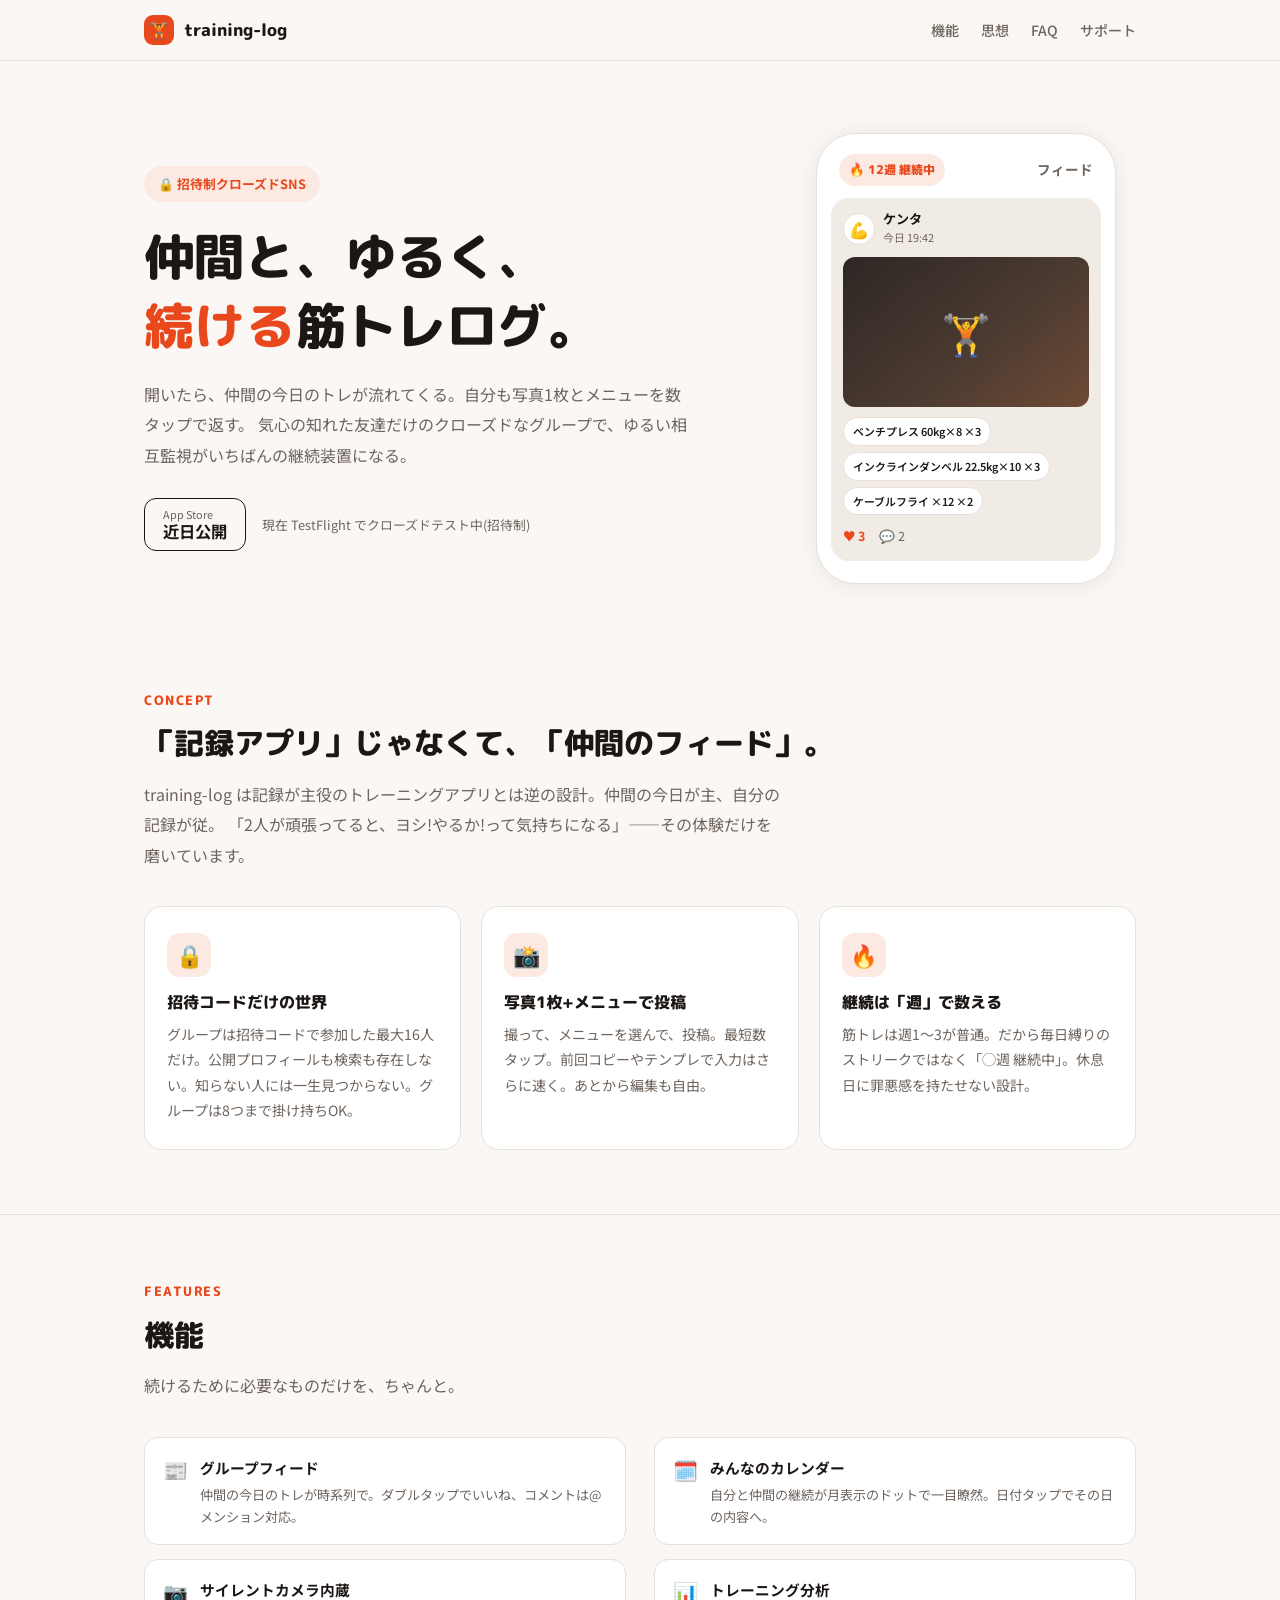
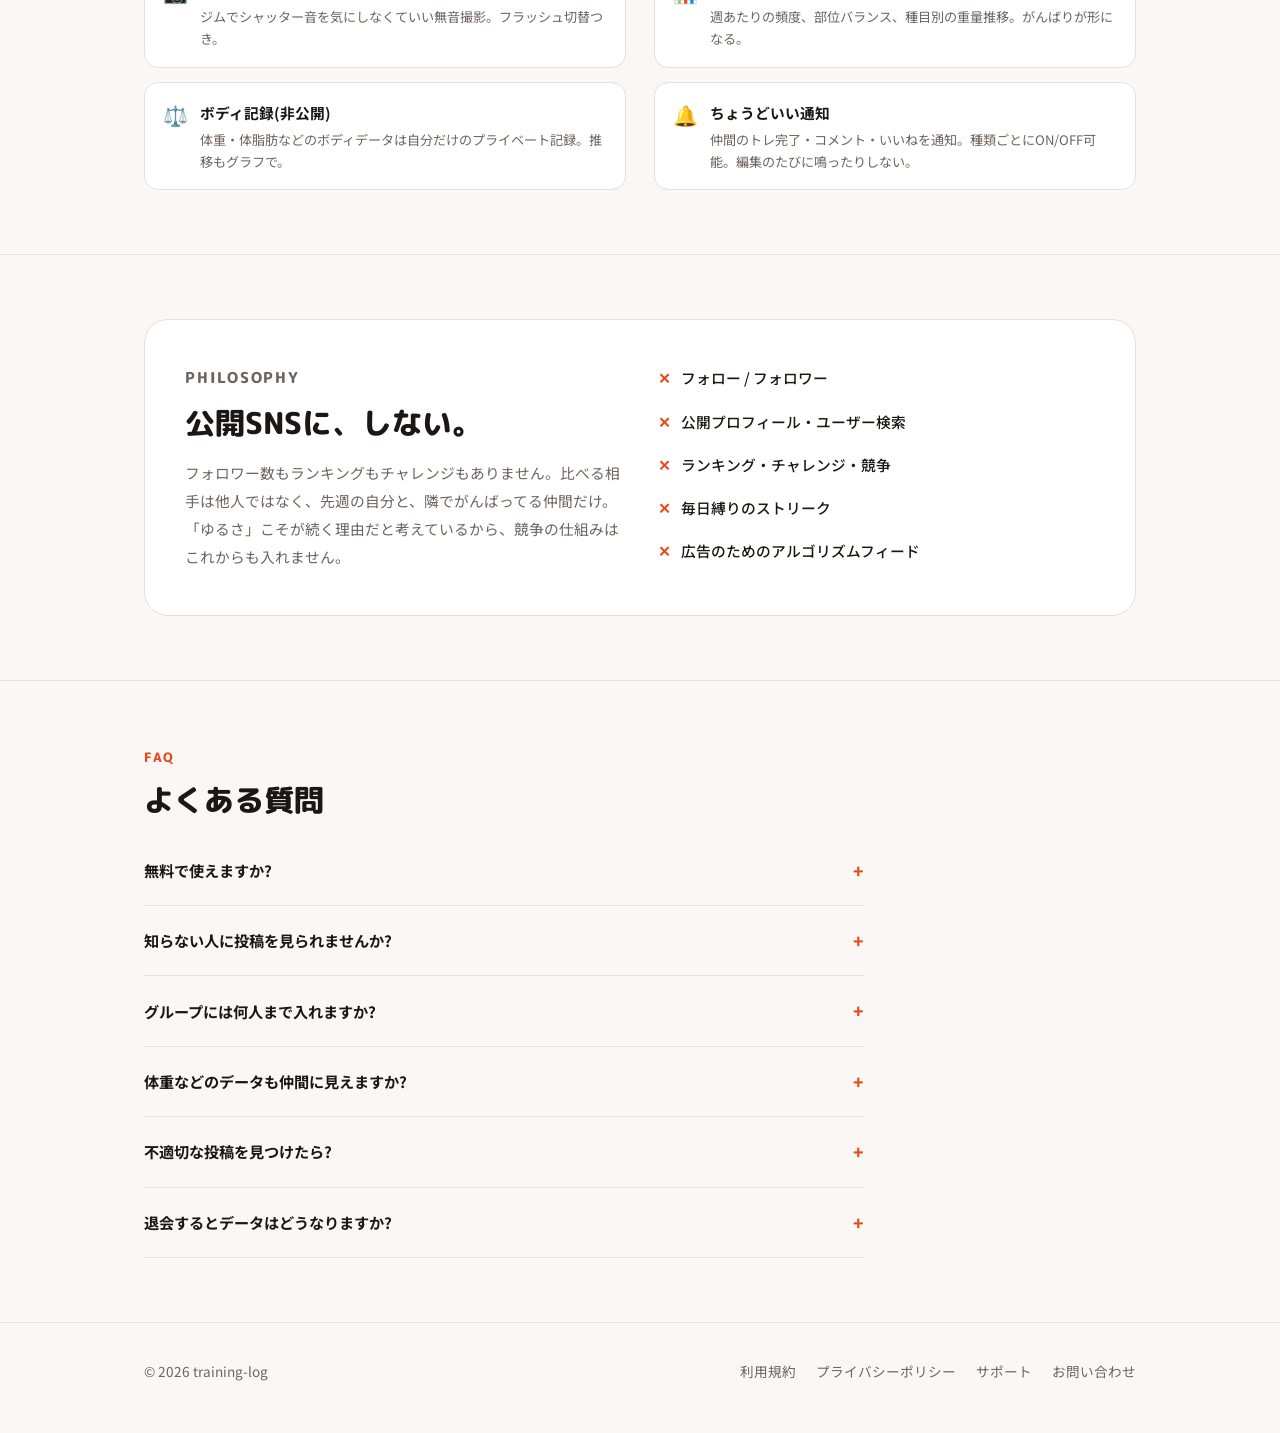
==== index.html @ 5a1de914 "training-log マーケティングサイト(LP・利用規約・プライバシーポリシー・サポート) Co-Authored-By: Claude Fable 5 <noreply@anthropic.c" ====
<!DOCTYPE html>
<html lang="ja">
<head>
<meta charset="UTF-8">
<meta name="viewport" content="width=device-width, initial-scale=1.0">
<title>training-log — 仲間と、ゆるく、続ける筋トレログ</title>
<meta name="description" content="気心の知れた仲間だけのクローズド筋トレログ。写真1枚とメニューで今日のトレを共有。フォロワーもランキングもなし。週単位でゆるく続ける。">
<link rel="preconnect" href="https://fonts.googleapis.com">
<link rel="preconnect" href="https://fonts.gstatic.com" crossorigin>
<link rel="stylesheet" href="https://fonts.googleapis.com/css2?family=M+PLUS+Rounded+1c:wght@700;800&family=Noto+Sans+JP:wght@400;500;700&display=swap">
<link rel="stylesheet" href="assets/style.css">
<link rel="icon" href="data:image/svg+xml,<svg xmlns='http://www.w3.org/2000/svg' viewBox='0 0 100 100'><text y='.9em' font-size='90'>🔥</text></svg>">
</head>
<body>

<header class="site-header">
  <div class="wrap">
    <a class="brand" href="./">
      <span class="brand-mark">🏋️</span>
      training-log
    </a>
    <nav class="site-nav" aria-label="サイト内">
      <a href="#features">機能</a>
      <a href="#philosophy">思想</a>
      <a href="#faq">FAQ</a>
      <a href="support.html">サポート</a>
    </nav>
  </div>
</header>

<main>
  <section class="hero">
    <div class="wrap">
      <div>
        <span class="hero-eyebrow">🔒 招待制クローズドSNS</span>
        <h1 class="display">仲間と、ゆるく、<br><span class="em">続ける</span>筋トレログ。</h1>
        <p class="hero-lead">
          開いたら、仲間の今日のトレが流れてくる。自分も写真1枚とメニューを数タップで返す。
          気心の知れた友達だけのクローズドなグループで、ゆるい相互監視がいちばんの継続装置になる。
        </p>
        <div class="hero-cta">
          <span class="badge-soon">
            <span class="small">App Store</span>
            <span class="big">近日公開</span>
          </span>
          <span class="hero-note">現在 TestFlight でクローズドテスト中(招待制)</span>
        </div>
      </div>
      <div class="phone" aria-hidden="true">
        <div class="phone-top">
          <span class="streak-chip">🔥 12週 継続中</span>
          <span class="phone-title">フィード</span>
        </div>
        <div class="feed-card">
          <div class="feed-head">
            <span class="feed-avatar">💪</span>
            <div>
              <div class="feed-name">ケンタ</div>
              <div class="feed-time">今日 19:42</div>
            </div>
          </div>
          <div class="feed-photo">🏋️</div>
          <div class="feed-menu">
            <span class="chip">ベンチプレス 60kg×8 ×3</span>
            <span class="chip">インクラインダンベル 22.5kg×10 ×3</span>
            <span class="chip">ケーブルフライ ×12 ×2</span>
          </div>
          <div class="feed-foot">
            <span class="like">♥ 3</span>
            <span>💬 2</span>
          </div>
        </div>
      </div>
    </div>
  </section>

  <section class="section" id="concept">
    <div class="wrap">
      <p class="section-eyebrow">Concept</p>
      <h2 class="display">「記録アプリ」じゃなくて、「仲間のフィード」。</h2>
      <p class="section-lead">
        training-log は記録が主役のトレーニングアプリとは逆の設計。仲間の今日が主、自分の記録が従。
        「2人が頑張ってると、ヨシ!やるか!って気持ちになる」——その体験だけを磨いています。
      </p>
      <div class="cards">
        <div class="card">
          <div class="card-icon">🔒</div>
          <h3 class="display">招待コードだけの世界</h3>
          <p>グループは招待コードで参加した最大16人だけ。公開プロフィールも検索も存在しない。知らない人には一生見つからない。グループは8つまで掛け持ちOK。</p>
        </div>
        <div class="card">
          <div class="card-icon">📸</div>
          <h3 class="display">写真1枚+メニューで投稿</h3>
          <p>撮って、メニューを選んで、投稿。最短数タップ。前回コピーやテンプレで入力はさらに速く。あとから編集も自由。</p>
        </div>
        <div class="card">
          <div class="card-icon">🔥</div>
          <h3 class="display">継続は「週」で数える</h3>
          <p>筋トレは週1〜3が普通。だから毎日縛りのストリークではなく「◯週 継続中」。休息日に罪悪感を持たせない設計。</p>
        </div>
      </div>
    </div>
  </section>

  <section class="section" id="features">
    <div class="wrap">
      <p class="section-eyebrow">Features</p>
      <h2 class="display">機能</h2>
      <p class="section-lead">続けるために必要なものだけを、ちゃんと。</p>
      <div class="feature-list">
        <div class="feature">
          <span class="f-icon">📰</span>
          <div>
            <h4>グループフィード</h4>
            <p>仲間の今日のトレが時系列で。ダブルタップでいいね、コメントは@メンション対応。</p>
          </div>
        </div>
        <div class="feature">
          <span class="f-icon">🗓️</span>
          <div>
            <h4>みんなのカレンダー</h4>
            <p>自分と仲間の継続が月表示のドットで一目瞭然。日付タップでその日の内容へ。</p>
          </div>
        </div>
        <div class="feature">
          <span class="f-icon">📷</span>
          <div>
            <h4>サイレントカメラ内蔵</h4>
            <p>ジムでシャッター音を気にしなくていい無音撮影。フラッシュ切替つき。</p>
          </div>
        </div>
        <div class="feature">
          <span class="f-icon">📊</span>
          <div>
            <h4>トレーニング分析</h4>
            <p>週あたりの頻度、部位バランス、種目別の重量推移。がんばりが形になる。</p>
          </div>
        </div>
        <div class="feature">
          <span class="f-icon">⚖️</span>
          <div>
            <h4>ボディ記録(非公開)</h4>
            <p>体重・体脂肪などのボディデータは自分だけのプライベート記録。推移もグラフで。</p>
          </div>
        </div>
        <div class="feature">
          <span class="f-icon">🔔</span>
          <div>
            <h4>ちょうどいい通知</h4>
            <p>仲間のトレ完了・コメント・いいねを通知。種類ごとにON/OFF可能。編集のたびに鳴ったりしない。</p>
          </div>
        </div>
      </div>
    </div>
  </section>

  <section class="section" id="philosophy">
    <div class="wrap">
      <div class="philosophy">
        <div>
          <p class="section-eyebrow">Philosophy</p>
          <h2 class="display">公開SNSに、しない。</h2>
          <p>
            フォロワー数もランキングもチャレンジもありません。比べる相手は他人ではなく、先週の自分と、隣でがんばってる仲間だけ。
            「ゆるさ」こそが続く理由だと考えているから、競争の仕組みはこれからも入れません。
          </p>
        </div>
        <ul class="no-list">
          <li><span class="x">✕</span>フォロー / フォロワー</li>
          <li><span class="x">✕</span>公開プロフィール・ユーザー検索</li>
          <li><span class="x">✕</span>ランキング・チャレンジ・競争</li>
          <li><span class="x">✕</span>毎日縛りのストリーク</li>
          <li><span class="x">✕</span>広告のためのアルゴリズムフィード</li>
        </ul>
      </div>
    </div>
  </section>

  <section class="section" id="faq">
    <div class="wrap">
      <p class="section-eyebrow">FAQ</p>
      <h2 class="display">よくある質問</h2>
      <div class="faq">
        <details>
          <summary>無料で使えますか?</summary>
          <p class="a">現在は無料でご利用いただけます。</p>
        </details>
        <details>
          <summary>知らない人に投稿を見られませんか?</summary>
          <p class="a">見られません。投稿はあなたが参加しているグループのメンバーにだけ表示されます。グループへの参加は招待コードを知っている人のみ可能で、公開フィードやユーザー検索はありません。</p>
        </details>
        <details>
          <summary>グループには何人まで入れますか?</summary>
          <p class="a">1グループ最大16人です。また、1人あたり最大8グループまで参加できます。</p>
        </details>
        <details>
          <summary>体重などのデータも仲間に見えますか?</summary>
          <p class="a">見えません。体重・体脂肪率などのボディ記録はあなただけが閲覧できるプライベートなデータです。</p>
        </details>
        <details>
          <summary>不適切な投稿を見つけたら?</summary>
          <p class="a">投稿・コメントのメニューから通報できます。通報は24時間以内に確認し、必要な措置を行います。また、特定のユーザーをブロックして表示を止めることもできます。</p>
        </details>
        <details>
          <summary>退会するとデータはどうなりますか?</summary>
          <p class="a">アプリ内の「アカウント削除」から退会でき、投稿・記録・写真などのデータは削除されます。詳しくは<a href="privacy.html">プライバシーポリシー</a>をご覧ください。</p>
        </details>
      </div>
    </div>
  </section>
</main>

<footer class="site-footer">
  <div class="wrap">
    <span>© 2026 training-log</span>
    <nav class="footer-links" aria-label="フッター">
      <a href="terms.html">利用規約</a>
      <a href="privacy.html">プライバシーポリシー</a>
      <a href="support.html">サポート</a>
      <a href="mailto:contact@reqme.jp">お問い合わせ</a>
    </nav>
  </div>
</footer>

</body>
</html>
---- assets/style.css ----
/* training-log site — shared styles
   Palette: 温かみのあるニュートラル + 炎のオレンジ(継続の🔥)を一点投入 */
:root {
  --bg: #FAF7F4;
  --surface: #FFFFFF;
  --surface-hi: #F1EBE5;
  --ink: #1C1714;
  --muted: #6E645D;
  --line: #E8E0D9;
  --ember: #E8481C;
  --ember-soft: #FBE9E2;
  --shadow: 0 2px 24px rgba(28, 23, 20, 0.08);
}
@media (prefers-color-scheme: dark) {
  :root:not([data-theme="light"]) {
    --bg: #141110;
    --surface: #1E1917;
    --surface-hi: #292220;
    --ink: #F5EFE9;
    --muted: #A69B92;
    --line: #2E2724;
    --ember: #FF6A3D;
    --ember-soft: #33201A;
    --shadow: 0 2px 24px rgba(0, 0, 0, 0.35);
  }
}
:root[data-theme="dark"] {
  --bg: #141110;
  --surface: #1E1917;
  --surface-hi: #292220;
  --ink: #F5EFE9;
  --muted: #A69B92;
  --line: #2E2724;
  --ember: #FF6A3D;
  --ember-soft: #33201A;
  --shadow: 0 2px 24px rgba(0, 0, 0, 0.35);
}

* { margin: 0; padding: 0; box-sizing: border-box; }
html { scroll-behavior: smooth; }
@media (prefers-reduced-motion: reduce) {
  html { scroll-behavior: auto; }
  *, *::before, *::after { animation: none !important; transition: none !important; }
}

body {
  background: var(--bg);
  color: var(--ink);
  font-family: "Noto Sans JP", "Hiragino Sans", "Yu Gothic", sans-serif;
  font-size: 16px;
  line-height: 1.9;
  -webkit-font-smoothing: antialiased;
}

.display {
  font-family: "M PLUS Rounded 1c", "Hiragino Maru Gothic ProN", "Noto Sans JP", sans-serif;
  font-weight: 800;
  line-height: 1.4;
  text-wrap: balance;
}

.wrap { max-width: 1040px; margin: 0 auto; padding: 0 24px; }

/* ---- header ---- */
.site-header {
  position: sticky; top: 0; z-index: 10;
  background: color-mix(in srgb, var(--bg) 88%, transparent);
  backdrop-filter: blur(12px);
  border-bottom: 1px solid var(--line);
}
.site-header .wrap {
  display: flex; align-items: center; justify-content: space-between;
  height: 60px;
}
.brand {
  display: flex; align-items: center; gap: 10px;
  font-family: "M PLUS Rounded 1c", sans-serif;
  font-weight: 800; font-size: 1.05rem;
  color: var(--ink); text-decoration: none;
}
.brand-mark {
  width: 30px; height: 30px; border-radius: 9px;
  background: var(--ember); color: #FFF;
  display: grid; place-items: center; font-size: 16px;
}
.site-nav { display: flex; gap: 22px; }
.site-nav a {
  color: var(--muted); text-decoration: none;
  font-size: 0.88rem; font-weight: 500;
}
.site-nav a:hover, .site-nav a:focus-visible { color: var(--ember); }
a:focus-visible { outline: 2px solid var(--ember); outline-offset: 3px; border-radius: 4px; }

/* ---- hero ---- */
.hero { padding: 72px 0 40px; overflow: hidden; }
.hero .wrap {
  display: grid; grid-template-columns: 1fr 340px;
  gap: 48px; align-items: center;
}
.hero-eyebrow {
  display: inline-flex; align-items: center; gap: 8px;
  background: var(--ember-soft); color: var(--ember);
  font-size: 0.8rem; font-weight: 700;
  padding: 6px 14px; border-radius: 999px;
  margin-bottom: 20px;
}
.hero h1 {
  font-size: clamp(2rem, 5vw, 3.1rem);
  letter-spacing: 0.01em;
  margin-bottom: 18px;
}
.hero h1 .em { color: var(--ember); }
.hero-lead {
  color: var(--muted); max-width: 34em;
  margin-bottom: 28px;
}
.hero-cta { display: flex; align-items: center; gap: 16px; flex-wrap: wrap; }
.badge-soon {
  display: inline-flex; flex-direction: column; justify-content: center;
  border: 1.5px solid var(--ink); border-radius: 12px;
  padding: 8px 18px; line-height: 1.3;
}
.badge-soon .small { font-size: 0.68rem; color: var(--muted); }
.badge-soon .big { font-weight: 700; font-size: 1.02rem; }
.hero-note { font-size: 0.8rem; color: var(--muted); }

/* ---- phone mockup ---- */
.phone {
  width: 300px; margin: 0 auto;
  background: var(--surface);
  border: 1px solid var(--line);
  border-radius: 40px;
  padding: 18px 14px 22px;
  box-shadow: var(--shadow);
}
.phone-top {
  display: flex; justify-content: space-between; align-items: center;
  padding: 2px 8px 12px;
}
.streak-chip {
  display: inline-flex; align-items: center; gap: 4px;
  background: var(--ember-soft); color: var(--ember);
  font-weight: 800; font-size: 0.78rem;
  font-family: "M PLUS Rounded 1c", sans-serif;
  padding: 4px 10px; border-radius: 999px;
}
.phone-title { font-weight: 700; font-size: 0.85rem; color: var(--muted); }
.feed-card {
  background: var(--surface-hi);
  border-radius: 18px; padding: 12px;
}
.feed-head { display: flex; align-items: center; gap: 8px; margin-bottom: 10px; }
.feed-avatar {
  width: 32px; height: 32px; border-radius: 50%;
  background: var(--surface); border: 1px solid var(--line);
  display: grid; place-items: center; font-size: 16px;
}
.feed-name { font-weight: 700; font-size: 0.82rem; line-height: 1.3; }
.feed-time { font-size: 0.68rem; color: var(--muted); }
.feed-photo {
  border-radius: 12px; height: 150px;
  background: linear-gradient(140deg, #2E2724 0%, #4A3A31 55%, #6E4A35 100%);
  display: grid; place-items: center;
  color: #F5EFE9; font-size: 40px;
  margin-bottom: 10px;
}
.feed-menu { display: flex; flex-wrap: wrap; gap: 6px; margin-bottom: 10px; }
.chip {
  background: var(--surface); border: 1px solid var(--line);
  font-size: 0.68rem; font-weight: 600;
  padding: 3px 9px; border-radius: 999px;
  font-variant-numeric: tabular-nums;
}
.feed-foot { display: flex; gap: 14px; font-size: 0.78rem; color: var(--muted); }
.feed-foot .like { color: var(--ember); font-weight: 700; }

/* ---- sections ---- */
.section { padding: 64px 0; }
.section + .section { border-top: 1px solid var(--line); }
.section-eyebrow {
  color: var(--ember); font-weight: 800; font-size: 0.8rem;
  letter-spacing: 0.12em; text-transform: uppercase;
  font-family: "M PLUS Rounded 1c", sans-serif;
  margin-bottom: 10px;
}
.section h2 { font-size: clamp(1.4rem, 3vw, 1.9rem); margin-bottom: 14px; }
.section-lead { color: var(--muted); max-width: 40em; margin-bottom: 36px; }

.cards { display: grid; grid-template-columns: repeat(3, 1fr); gap: 20px; }
.card {
  background: var(--surface); border: 1px solid var(--line);
  border-radius: 18px; padding: 26px 22px;
}
.card-icon {
  width: 44px; height: 44px; border-radius: 13px;
  background: var(--ember-soft);
  display: grid; place-items: center; font-size: 22px;
  margin-bottom: 14px;
}
.card h3 { font-size: 1.02rem; margin-bottom: 8px; }
.card p { font-size: 0.88rem; color: var(--muted); line-height: 1.8; }

.feature-list { display: grid; grid-template-columns: repeat(2, 1fr); gap: 14px 28px; }
.feature {
  display: flex; gap: 12px; align-items: flex-start;
  background: var(--surface); border: 1px solid var(--line);
  border-radius: 14px; padding: 16px 18px;
}
.feature .f-icon { font-size: 20px; line-height: 1.6; }
.feature h4 { font-size: 0.92rem; margin-bottom: 2px; }
.feature p { font-size: 0.82rem; color: var(--muted); line-height: 1.7; }

/* ---- philosophy ---- */
.philosophy {
  background: var(--surface);
  border: 1px solid var(--line);
  border-radius: 24px;
  padding: 44px 40px;
  display: grid; grid-template-columns: 1fr 1fr; gap: 36px;
}
.philosophy h2 { margin-bottom: 14px; }
.philosophy p { color: var(--muted); font-size: 0.92rem; }
.no-list { list-style: none; display: grid; gap: 10px; }
.no-list li {
  display: flex; gap: 10px; align-items: baseline;
  font-size: 0.92rem; font-weight: 500;
}
.no-list .x { color: var(--ember); font-weight: 800; }

/* ---- FAQ ---- */
.faq { max-width: 720px; }
.faq details {
  border-bottom: 1px solid var(--line);
  padding: 4px 0;
}
.faq summary {
  cursor: pointer; font-weight: 700; font-size: 0.95rem;
  padding: 14px 0; list-style: none;
  display: flex; justify-content: space-between; align-items: center; gap: 12px;
}
.faq summary::-webkit-details-marker { display: none; }
.faq summary::after { content: "+"; color: var(--ember); font-weight: 800; font-size: 1.1rem; }
.faq details[open] summary::after { content: "−"; }
.faq .a { color: var(--muted); font-size: 0.9rem; padding: 0 0 16px; }

/* ---- footer ---- */
.site-footer {
  border-top: 1px solid var(--line);
  padding: 36px 0 48px;
  font-size: 0.85rem; color: var(--muted);
}
.site-footer .wrap {
  display: flex; justify-content: space-between; align-items: center;
  gap: 18px; flex-wrap: wrap;
}
.footer-links { display: flex; gap: 20px; flex-wrap: wrap; }
.footer-links a { color: var(--muted); text-decoration: none; }
.footer-links a:hover { color: var(--ember); }

/* ---- doc pages (terms / privacy / support) ---- */
.doc { max-width: 760px; margin: 0 auto; padding: 56px 24px 80px; }
.doc h1 { font-size: 1.7rem; margin-bottom: 8px; }
.doc .doc-date { color: var(--muted); font-size: 0.82rem; margin-bottom: 36px; }
.doc h2 {
  font-size: 1.12rem; margin: 40px 0 12px;
  padding-top: 8px;
}
.doc p, .doc li { font-size: 0.93rem; color: var(--ink); }
.doc p + p { margin-top: 10px; }
.doc ul, .doc ol { padding-left: 1.5em; margin: 10px 0; }
.doc li { margin: 4px 0; }
.doc .muted { color: var(--muted); }
.doc a { color: var(--ember); }
.doc table {
  width: 100%; border-collapse: collapse; margin: 14px 0;
  font-size: 0.88rem;
}
.doc th, .doc td {
  border: 1px solid var(--line); padding: 10px 12px;
  text-align: left; vertical-align: top;
}
.doc th { background: var(--surface-hi); font-weight: 700; white-space: nowrap; }
.table-scroll { overflow-x: auto; }

/* ---- responsive ---- */
@media (max-width: 860px) {
  .hero .wrap { grid-template-columns: 1fr; gap: 40px; }
  .phone { margin: 0 auto; }
  .cards { grid-template-columns: 1fr; }
  .feature-list { grid-template-columns: 1fr; }
  .philosophy { grid-template-columns: 1fr; padding: 32px 24px; }
  .site-nav { display: none; }
}
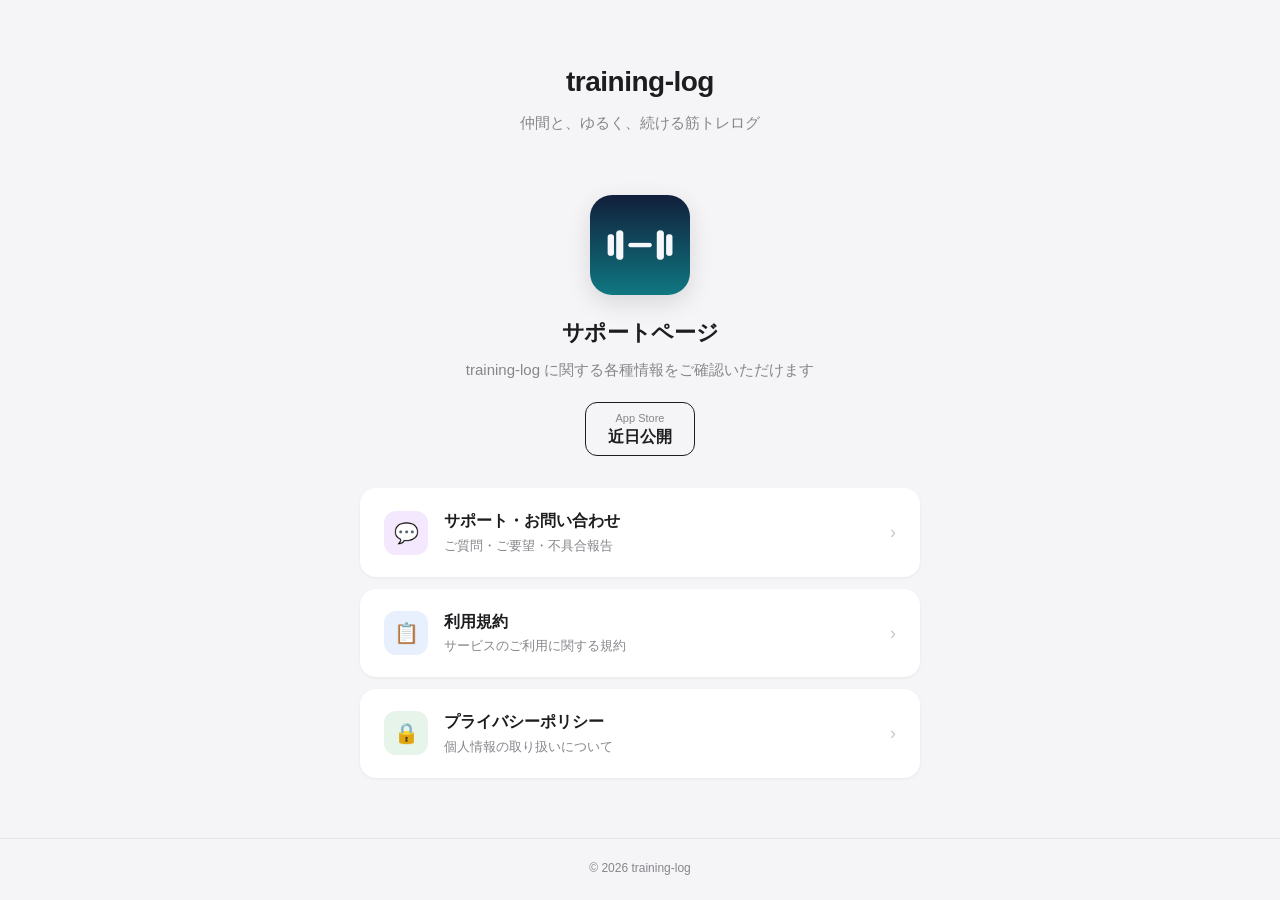
==== commit 5d03e7fa: "LP を pulse-kakeibo 形式のシンプルなサポートハブに変更(マーケティング要素を削除) Co-Authored-By: Claude Fable 5 <noreply@anthropic" ====
--- a/index.html
+++ b/index.html
@@ -1,226 +1,238 @@
 <!DOCTYPE html>
 <html lang="ja">
 <head>
-<meta charset="UTF-8">
-<meta name="viewport" content="width=device-width, initial-scale=1.0">
-<title>training-log — 仲間と、ゆるく、続ける筋トレログ</title>
-<meta name="description" content="気心の知れた仲間だけのクローズド筋トレログ。写真1枚とメニューで今日のトレを共有。フォロワーもランキングもなし。週単位でゆるく続ける。">
-<link rel="preconnect" href="https://fonts.googleapis.com">
-<link rel="preconnect" href="https://fonts.gstatic.com" crossorigin>
-<link rel="stylesheet" href="https://fonts.googleapis.com/css2?family=M+PLUS+Rounded+1c:wght@700;800&family=Noto+Sans+JP:wght@400;500;700&display=swap">
-<link rel="stylesheet" href="assets/style.css">
-<link rel="icon" href="data:image/svg+xml,<svg xmlns='http://www.w3.org/2000/svg' viewBox='0 0 100 100'><text y='.9em' font-size='90'>🔥</text></svg>">
+    <meta charset="UTF-8">
+    <meta name="viewport" content="width=device-width, initial-scale=1.0">
+    <link rel="icon" type="image/png" href="app_icon.png">
+    <title>training-log - サポートページ</title>
+    <meta name="description" content="仲間とゆるく続ける筋トレログ「training-log」のサポートページ。利用規約・プライバシーポリシー・お問い合わせはこちら。">
+    <style>
+        * { margin: 0; padding: 0; box-sizing: border-box; }
+        :root {
+            --bg: #f5f5f7;
+            --card: #ffffff;
+            --ink: #1d1d1f;
+            --muted: #86868b;
+            --line: #e5e5ea;
+            --arrow: #c7c7cc;
+            --icon-orange: #fdeee6;
+            --icon-blue: #e8f0fe;
+            --icon-green: #e6f4ea;
+            --icon-purple: #f3e8fd;
+            --shadow: 0 1px 3px rgba(0,0,0,0.06);
+            --shadow-hover: 0 4px 12px rgba(0,0,0,0.1);
+        }
+        @media (prefers-color-scheme: dark) {
+            :root:not([data-theme="light"]) {
+                --bg: #161618;
+                --card: #232326;
+                --ink: #f5f5f7;
+                --muted: #98989e;
+                --line: #313135;
+                --arrow: #5a5a60;
+                --icon-orange: #3a2a22;
+                --icon-blue: #22303f;
+                --icon-green: #22352a;
+                --icon-purple: #322640;
+                --shadow: 0 1px 3px rgba(0,0,0,0.4);
+                --shadow-hover: 0 4px 12px rgba(0,0,0,0.5);
+            }
+        }
+        :root[data-theme="dark"] {
+            --bg: #161618;
+            --card: #232326;
+            --ink: #f5f5f7;
+            --muted: #98989e;
+            --line: #313135;
+            --arrow: #5a5a60;
+            --icon-orange: #3a2a22;
+            --icon-blue: #22303f;
+            --icon-green: #22352a;
+            --icon-purple: #322640;
+            --shadow: 0 1px 3px rgba(0,0,0,0.4);
+            --shadow-hover: 0 4px 12px rgba(0,0,0,0.5);
+        }
+        body {
+            font-family: -apple-system, BlinkMacSystemFont, 'Hiragino Sans', 'Hiragino Kaku Gothic ProN', sans-serif;
+            background: var(--bg);
+            color: var(--ink);
+            line-height: 1.6;
+            -webkit-font-smoothing: antialiased;
+        }
+        .header {
+            text-align: center;
+            padding: 60px 20px 20px;
+        }
+        .header h1 {
+            font-size: 28px;
+            font-weight: 700;
+            letter-spacing: -0.5px;
+        }
+        .header p {
+            font-size: 15px;
+            color: var(--muted);
+            margin-top: 6px;
+        }
+        .hero {
+            text-align: center;
+            padding: 40px 20px 32px;
+        }
+        .hero-icon {
+            width: 100px;
+            height: 100px;
+            border-radius: 22px;
+            margin: 0 auto 20px;
+            box-shadow: 0 8px 24px rgba(0, 0, 0, 0.12);
+        }
+        .hero-icon img {
+            width: 100%;
+            height: 100%;
+            border-radius: 22px;
+            display: block;
+        }
+        .hero h2 {
+            font-size: 22px;
+            font-weight: 700;
+            letter-spacing: -0.3px;
+            margin-bottom: 8px;
+        }
+        .hero p {
+            font-size: 15px;
+            color: var(--muted);
+            max-width: 360px;
+            margin: 0 auto;
+        }
+        .coming-soon {
+            display: inline-flex;
+            flex-direction: column;
+            justify-content: center;
+            border: 1.5px solid var(--ink);
+            border-radius: 12px;
+            padding: 8px 22px;
+            line-height: 1.35;
+            margin-top: 20px;
+        }
+        .coming-soon .small { font-size: 11px; color: var(--muted); }
+        .coming-soon .big { font-weight: 700; font-size: 16px; }
+        .cards {
+            max-width: 600px;
+            margin: 0 auto;
+            padding: 0 20px 60px;
+            display: flex;
+            flex-direction: column;
+            gap: 12px;
+        }
+        .card {
+            background: var(--card);
+            border-radius: 16px;
+            padding: 20px 24px;
+            text-decoration: none;
+            color: inherit;
+            display: flex;
+            align-items: center;
+            gap: 16px;
+            box-shadow: var(--shadow);
+            transition: transform 0.2s ease, box-shadow 0.2s ease;
+        }
+        .card:hover {
+            transform: translateY(-2px);
+            box-shadow: var(--shadow-hover);
+        }
+        .card:focus-visible {
+            outline: 2px solid #e8481c;
+            outline-offset: 2px;
+        }
+        @media (prefers-reduced-motion: reduce) {
+            .card { transition: none; }
+            .card:hover { transform: none; }
+        }
+        .card-icon {
+            width: 44px;
+            height: 44px;
+            border-radius: 12px;
+            display: flex;
+            align-items: center;
+            justify-content: center;
+            font-size: 20px;
+            flex-shrink: 0;
+        }
+        .card-icon.orange { background: var(--icon-orange); }
+        .card-icon.blue { background: var(--icon-blue); }
+        .card-icon.green { background: var(--icon-green); }
+        .card-icon.purple { background: var(--icon-purple); }
+        .card-body h3 {
+            font-size: 16px;
+            font-weight: 600;
+        }
+        .card-body p {
+            font-size: 13px;
+            color: var(--muted);
+            margin-top: 2px;
+        }
+        .card-arrow {
+            margin-left: auto;
+            color: var(--arrow);
+            font-size: 18px;
+            flex-shrink: 0;
+        }
+        footer {
+            text-align: center;
+            padding: 20px;
+            font-size: 12px;
+            color: var(--muted);
+            border-top: 1px solid var(--line);
+        }
+    </style>
 </head>
 <body>
+    <div class="header">
+        <h1>training-log</h1>
+        <p>仲間と、ゆるく、続ける筋トレログ</p>
+    </div>
 
-<header class="site-header">
-  <div class="wrap">
-    <a class="brand" href="./">
-      <span class="brand-mark">🏋️</span>
-      training-log
-    </a>
-    <nav class="site-nav" aria-label="サイト内">
-      <a href="#features">機能</a>
-      <a href="#philosophy">思想</a>
-      <a href="#faq">FAQ</a>
-      <a href="support.html">サポート</a>
-    </nav>
-  </div>
-</header>
+    <div class="hero">
+        <div class="hero-icon">
+            <img src="app_icon.png" alt="training-log アイコン">
+        </div>
+        <h2>サポートページ</h2>
+        <p>training-log に関する各種情報をご確認いただけます</p>
+        <div>
+            <span class="coming-soon">
+                <span class="small">App Store</span>
+                <span class="big">近日公開</span>
+            </span>
+        </div>
+    </div>
 
-<main>
-  <section class="hero">
-    <div class="wrap">
-      <div>
-        <span class="hero-eyebrow">🔒 招待制クローズドSNS</span>
-        <h1 class="display">仲間と、ゆるく、<br><span class="em">続ける</span>筋トレログ。</h1>
-        <p class="hero-lead">
-          開いたら、仲間の今日のトレが流れてくる。自分も写真1枚とメニューを数タップで返す。
-          気心の知れた友達だけのクローズドなグループで、ゆるい相互監視がいちばんの継続装置になる。
-        </p>
-        <div class="hero-cta">
-          <span class="badge-soon">
-            <span class="small">App Store</span>
-            <span class="big">近日公開</span>
-          </span>
-          <span class="hero-note">現在 TestFlight でクローズドテスト中(招待制)</span>
-        </div>
-      </div>
-      <div class="phone" aria-hidden="true">
-        <div class="phone-top">
-          <span class="streak-chip">🔥 12週 継続中</span>
-          <span class="phone-title">フィード</span>
-        </div>
-        <div class="feed-card">
-          <div class="feed-head">
-            <span class="feed-avatar">💪</span>
-            <div>
-              <div class="feed-name">ケンタ</div>
-              <div class="feed-time">今日 19:42</div>
+    <div class="cards">
+        <a href="support.html" class="card">
+            <div class="card-icon purple">💬</div>
+            <div class="card-body">
+                <h3>サポート・お問い合わせ</h3>
+                <p>ご質問・ご要望・不具合報告</p>
             </div>
-          </div>
-          <div class="feed-photo">🏋️</div>
-          <div class="feed-menu">
-            <span class="chip">ベンチプレス 60kg×8 ×3</span>
-            <span class="chip">インクラインダンベル 22.5kg×10 ×3</span>
-            <span class="chip">ケーブルフライ ×12 ×2</span>
-          </div>
-          <div class="feed-foot">
-            <span class="like">♥ 3</span>
-            <span>💬 2</span>
-          </div>
-        </div>
-      </div>
+            <span class="card-arrow">›</span>
+        </a>
+        <a href="terms.html" class="card">
+            <div class="card-icon blue">📋</div>
+            <div class="card-body">
+                <h3>利用規約</h3>
+                <p>サービスのご利用に関する規約</p>
+            </div>
+            <span class="card-arrow">›</span>
+        </a>
+        <a href="privacy.html" class="card">
+            <div class="card-icon green">🔒</div>
+            <div class="card-body">
+                <h3>プライバシーポリシー</h3>
+                <p>個人情報の取り扱いについて</p>
+            </div>
+            <span class="card-arrow">›</span>
+        </a>
     </div>
-  </section>
 
-  <section class="section" id="concept">
-    <div class="wrap">
-      <p class="section-eyebrow">Concept</p>
-      <h2 class="display">「記録アプリ」じゃなくて、「仲間のフィード」。</h2>
-      <p class="section-lead">
-        training-log は記録が主役のトレーニングアプリとは逆の設計。仲間の今日が主、自分の記録が従。
-        「2人が頑張ってると、ヨシ!やるか!って気持ちになる」——その体験だけを磨いています。
-      </p>
-      <div class="cards">
-        <div class="card">
-          <div class="card-icon">🔒</div>
-          <h3 class="display">招待コードだけの世界</h3>
-          <p>グループは招待コードで参加した最大16人だけ。公開プロフィールも検索も存在しない。知らない人には一生見つからない。グループは8つまで掛け持ちOK。</p>
-        </div>
-        <div class="card">
-          <div class="card-icon">📸</div>
-          <h3 class="display">写真1枚+メニューで投稿</h3>
-          <p>撮って、メニューを選んで、投稿。最短数タップ。前回コピーやテンプレで入力はさらに速く。あとから編集も自由。</p>
-        </div>
-        <div class="card">
-          <div class="card-icon">🔥</div>
-          <h3 class="display">継続は「週」で数える</h3>
-          <p>筋トレは週1〜3が普通。だから毎日縛りのストリークではなく「◯週 継続中」。休息日に罪悪感を持たせない設計。</p>
-        </div>
-      </div>
-    </div>
-  </section>
-
-  <section class="section" id="features">
-    <div class="wrap">
-      <p class="section-eyebrow">Features</p>
-      <h2 class="display">機能</h2>
-      <p class="section-lead">続けるために必要なものだけを、ちゃんと。</p>
-      <div class="feature-list">
-        <div class="feature">
-          <span class="f-icon">📰</span>
-          <div>
-            <h4>グループフィード</h4>
-            <p>仲間の今日のトレが時系列で。ダブルタップでいいね、コメントは@メンション対応。</p>
-          </div>
-        </div>
-        <div class="feature">
-          <span class="f-icon">🗓️</span>
-          <div>
-            <h4>みんなのカレンダー</h4>
-            <p>自分と仲間の継続が月表示のドットで一目瞭然。日付タップでその日の内容へ。</p>
-          </div>
-        </div>
-        <div class="feature">
-          <span class="f-icon">📷</span>
-          <div>
-            <h4>サイレントカメラ内蔵</h4>
-            <p>ジムでシャッター音を気にしなくていい無音撮影。フラッシュ切替つき。</p>
-          </div>
-        </div>
-        <div class="feature">
-          <span class="f-icon">📊</span>
-          <div>
-            <h4>トレーニング分析</h4>
-            <p>週あたりの頻度、部位バランス、種目別の重量推移。がんばりが形になる。</p>
-          </div>
-        </div>
-        <div class="feature">
-          <span class="f-icon">⚖️</span>
-          <div>
-            <h4>ボディ記録(非公開)</h4>
-            <p>体重・体脂肪などのボディデータは自分だけのプライベート記録。推移もグラフで。</p>
-          </div>
-        </div>
-        <div class="feature">
-          <span class="f-icon">🔔</span>
-          <div>
-            <h4>ちょうどいい通知</h4>
-            <p>仲間のトレ完了・コメント・いいねを通知。種類ごとにON/OFF可能。編集のたびに鳴ったりしない。</p>
-          </div>
-        </div>
-      </div>
-    </div>
-  </section>
-
-  <section class="section" id="philosophy">
-    <div class="wrap">
-      <div class="philosophy">
-        <div>
-          <p class="section-eyebrow">Philosophy</p>
-          <h2 class="display">公開SNSに、しない。</h2>
-          <p>
-            フォロワー数もランキングもチャレンジもありません。比べる相手は他人ではなく、先週の自分と、隣でがんばってる仲間だけ。
-            「ゆるさ」こそが続く理由だと考えているから、競争の仕組みはこれからも入れません。
-          </p>
-        </div>
-        <ul class="no-list">
-          <li><span class="x">✕</span>フォロー / フォロワー</li>
-          <li><span class="x">✕</span>公開プロフィール・ユーザー検索</li>
-          <li><span class="x">✕</span>ランキング・チャレンジ・競争</li>
-          <li><span class="x">✕</span>毎日縛りのストリーク</li>
-          <li><span class="x">✕</span>広告のためのアルゴリズムフィード</li>
-        </ul>
-      </div>
-    </div>
-  </section>
-
-  <section class="section" id="faq">
-    <div class="wrap">
-      <p class="section-eyebrow">FAQ</p>
-      <h2 class="display">よくある質問</h2>
-      <div class="faq">
-        <details>
-          <summary>無料で使えますか?</summary>
-          <p class="a">現在は無料でご利用いただけます。</p>
-        </details>
-        <details>
-          <summary>知らない人に投稿を見られませんか?</summary>
-          <p class="a">見られません。投稿はあなたが参加しているグループのメンバーにだけ表示されます。グループへの参加は招待コードを知っている人のみ可能で、公開フィードやユーザー検索はありません。</p>
-        </details>
-        <details>
-          <summary>グループには何人まで入れますか?</summary>
-          <p class="a">1グループ最大16人です。また、1人あたり最大8グループまで参加できます。</p>
-        </details>
-        <details>
-          <summary>体重などのデータも仲間に見えますか?</summary>
-          <p class="a">見えません。体重・体脂肪率などのボディ記録はあなただけが閲覧できるプライベートなデータです。</p>
-        </details>
-        <details>
-          <summary>不適切な投稿を見つけたら?</summary>
-          <p class="a">投稿・コメントのメニューから通報できます。通報は24時間以内に確認し、必要な措置を行います。また、特定のユーザーをブロックして表示を止めることもできます。</p>
-        </details>
-        <details>
-          <summary>退会するとデータはどうなりますか?</summary>
-          <p class="a">アプリ内の「アカウント削除」から退会でき、投稿・記録・写真などのデータは削除されます。詳しくは<a href="privacy.html">プライバシーポリシー</a>をご覧ください。</p>
-        </details>
-      </div>
-    </div>
-  </section>
-</main>
-
-<footer class="site-footer">
-  <div class="wrap">
-    <span>© 2026 training-log</span>
-    <nav class="footer-links" aria-label="フッター">
-      <a href="terms.html">利用規約</a>
-      <a href="privacy.html">プライバシーポリシー</a>
-      <a href="support.html">サポート</a>
-      <a href="mailto:contact@reqme.jp">お問い合わせ</a>
-    </nav>
-  </div>
-</footer>
-
+    <footer>
+        &copy; 2026 training-log
+    </footer>
 </body>
 </html>
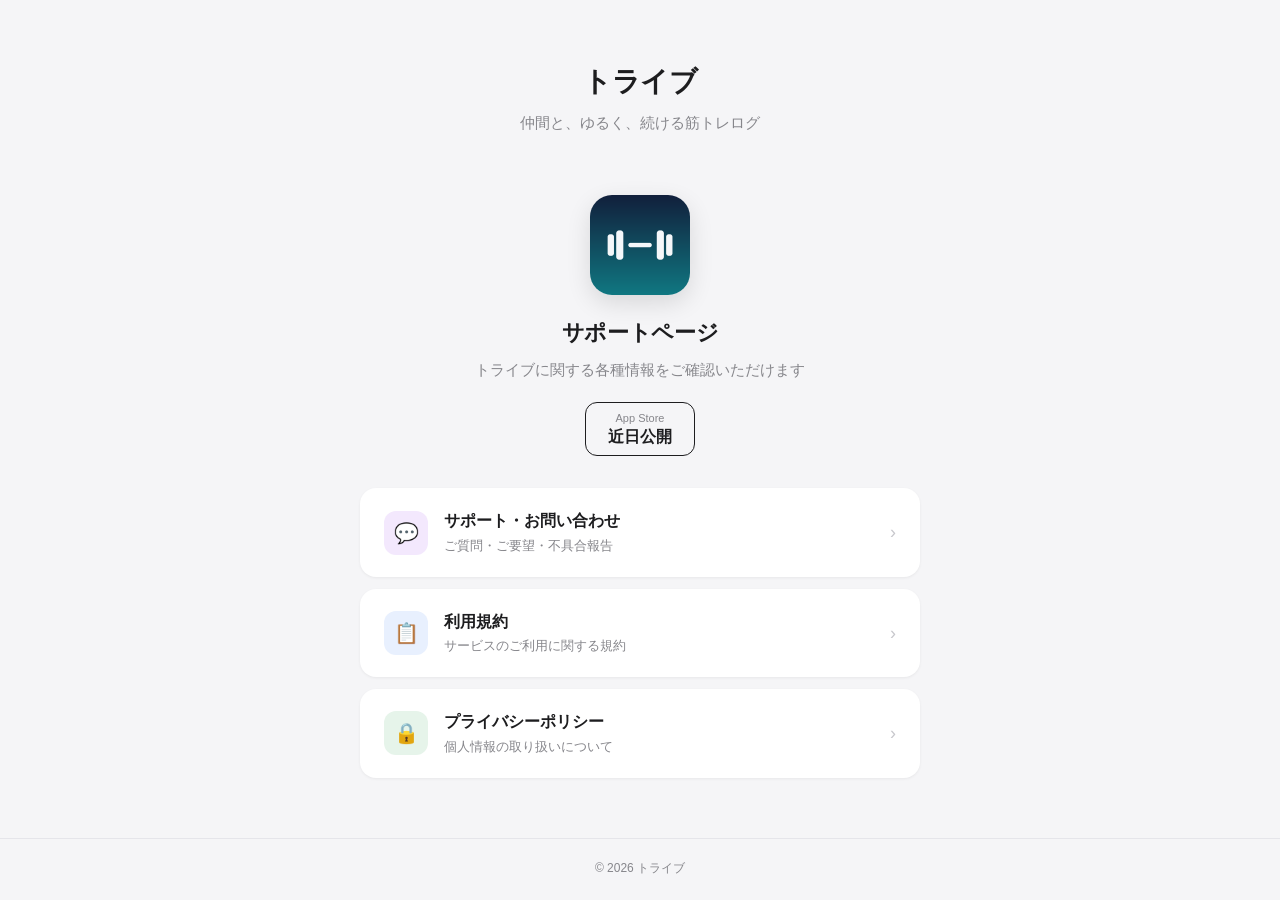
==== commit 7641ac27: "アプリ名を「トライブ」に変更 Co-Authored-By: Claude Fable 5 <noreply@anthropic.com>" ====
--- a/index.html
+++ b/index.html
@@ -4,8 +4,8 @@
     <meta charset="UTF-8">
     <meta name="viewport" content="width=device-width, initial-scale=1.0">
     <link rel="icon" type="image/png" href="app_icon.png">
-    <title>training-log - サポートページ</title>
-    <meta name="description" content="仲間とゆるく続ける筋トレログ「training-log」のサポートページ。利用規約・プライバシーポリシー・お問い合わせはこちら。">
+    <title>トライブ - サポートページ</title>
+    <meta name="description" content="仲間とゆるく続ける筋トレログ「トライブ」のサポートページ。利用規約・プライバシーポリシー・お問い合わせはこちら。">
     <style>
         * { margin: 0; padding: 0; box-sizing: border-box; }
         :root {
@@ -186,16 +186,16 @@
 </head>
 <body>
     <div class="header">
-        <h1>training-log</h1>
+        <h1>トライブ</h1>
         <p>仲間と、ゆるく、続ける筋トレログ</p>
     </div>
 
     <div class="hero">
         <div class="hero-icon">
-            <img src="app_icon.png" alt="training-log アイコン">
+            <img src="app_icon.png" alt="トライブ アイコン">
         </div>
         <h2>サポートページ</h2>
-        <p>training-log に関する各種情報をご確認いただけます</p>
+        <p>トライブに関する各種情報をご確認いただけます</p>
         <div>
             <span class="coming-soon">
                 <span class="small">App Store</span>
@@ -232,7 +232,7 @@
     </div>
 
     <footer>
-        &copy; 2026 training-log
+        &copy; 2026 トライブ
     </footer>
 </body>
 </html>
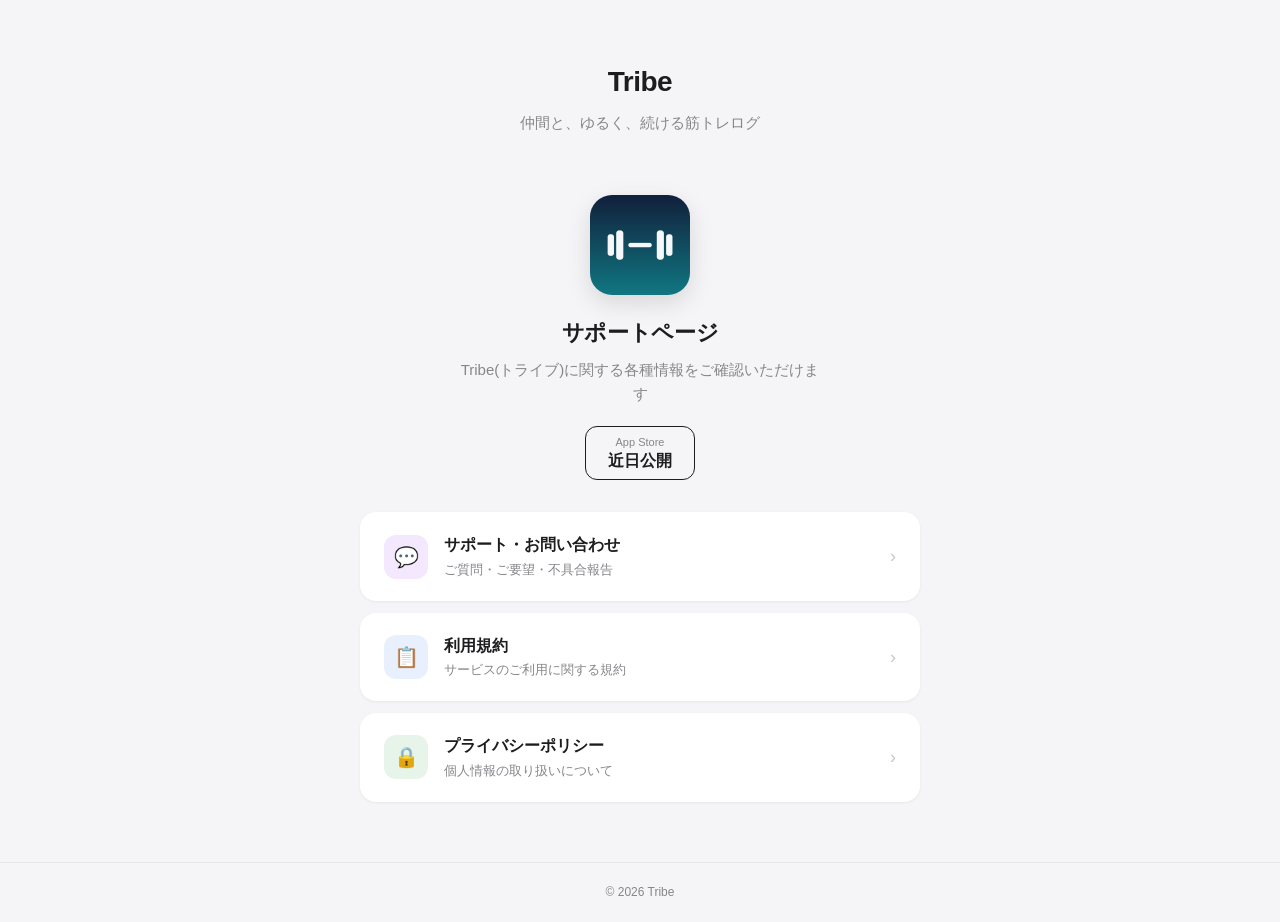
==== commit 5354baab: "正式名称を Tribe(トライブ) 表記に統一 Co-Authored-By: Claude Fable 5 <noreply@anthropic.com>" ====
--- a/index.html
+++ b/index.html
@@ -4,8 +4,8 @@
     <meta charset="UTF-8">
     <meta name="viewport" content="width=device-width, initial-scale=1.0">
     <link rel="icon" type="image/png" href="app_icon.png">
-    <title>トライブ - サポートページ</title>
-    <meta name="description" content="仲間とゆるく続ける筋トレログ「トライブ」のサポートページ。利用規約・プライバシーポリシー・お問い合わせはこちら。">
+    <title>Tribe(トライブ) - サポートページ</title>
+    <meta name="description" content="仲間とゆるく続ける筋トレログ「Tribe(トライブ)」のサポートページ。利用規約・プライバシーポリシー・お問い合わせはこちら。">
     <style>
         * { margin: 0; padding: 0; box-sizing: border-box; }
         :root {
@@ -186,16 +186,16 @@
 </head>
 <body>
     <div class="header">
-        <h1>トライブ</h1>
+        <h1>Tribe</h1>
         <p>仲間と、ゆるく、続ける筋トレログ</p>
     </div>
 
     <div class="hero">
         <div class="hero-icon">
-            <img src="app_icon.png" alt="トライブ アイコン">
+            <img src="app_icon.png" alt="Tribe アイコン">
         </div>
         <h2>サポートページ</h2>
-        <p>トライブに関する各種情報をご確認いただけます</p>
+        <p>Tribe(トライブ)に関する各種情報をご確認いただけます</p>
         <div>
             <span class="coming-soon">
                 <span class="small">App Store</span>
@@ -232,7 +232,7 @@
     </div>
 
     <footer>
-        &copy; 2026 トライブ
+        &copy; 2026 Tribe
     </footer>
 </body>
 </html>
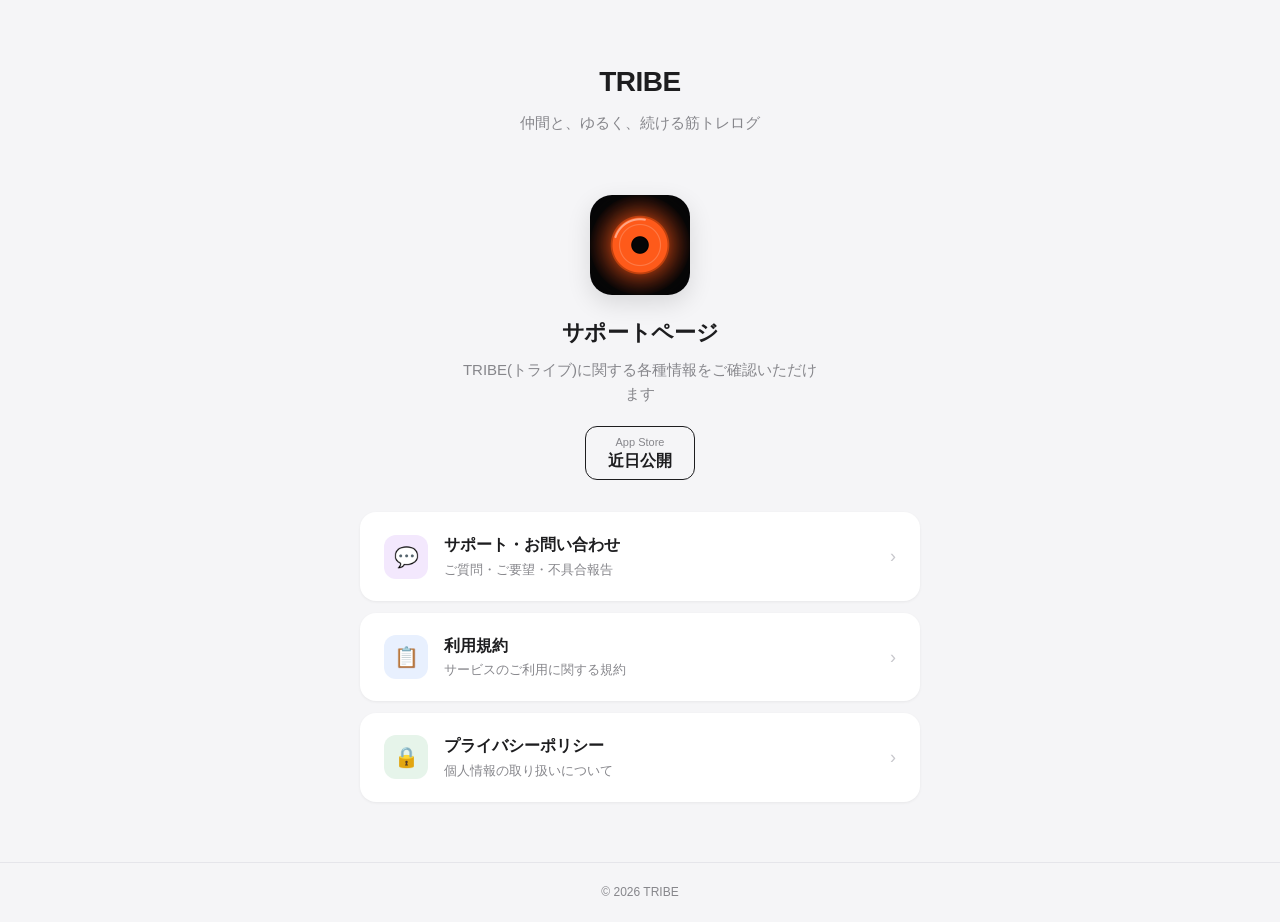
==== commit 84172461: "Rename brand casing to TRIBE across pages" ====
--- a/index.html
+++ b/index.html
@@ -4,8 +4,8 @@
     <meta charset="UTF-8">
     <meta name="viewport" content="width=device-width, initial-scale=1.0">
     <link rel="icon" type="image/png" href="app_icon.png">
-    <title>Tribe(トライブ) - サポートページ</title>
-    <meta name="description" content="仲間とゆるく続ける筋トレログ「Tribe(トライブ)」のサポートページ。利用規約・プライバシーポリシー・お問い合わせはこちら。">
+    <title>TRIBE(トライブ) - サポートページ</title>
+    <meta name="description" content="仲間とゆるく続ける筋トレログ「TRIBE(トライブ)」のサポートページ。利用規約・プライバシーポリシー・お問い合わせはこちら。">
     <style>
         * { margin: 0; padding: 0; box-sizing: border-box; }
         :root {
@@ -186,16 +186,16 @@
 </head>
 <body>
     <div class="header">
-        <h1>Tribe</h1>
+        <h1>TRIBE</h1>
         <p>仲間と、ゆるく、続ける筋トレログ</p>
     </div>
 
     <div class="hero">
         <div class="hero-icon">
-            <img src="app_icon.png" alt="Tribe アイコン">
+            <img src="app_icon.png" alt="TRIBE アイコン">
         </div>
         <h2>サポートページ</h2>
-        <p>Tribe(トライブ)に関する各種情報をご確認いただけます</p>
+        <p>TRIBE(トライブ)に関する各種情報をご確認いただけます</p>
         <div>
             <span class="coming-soon">
                 <span class="small">App Store</span>
@@ -232,7 +232,7 @@
     </div>
 
     <footer>
-        &copy; 2026 Tribe
+        &copy; 2026 TRIBE
     </footer>
 </body>
 </html>
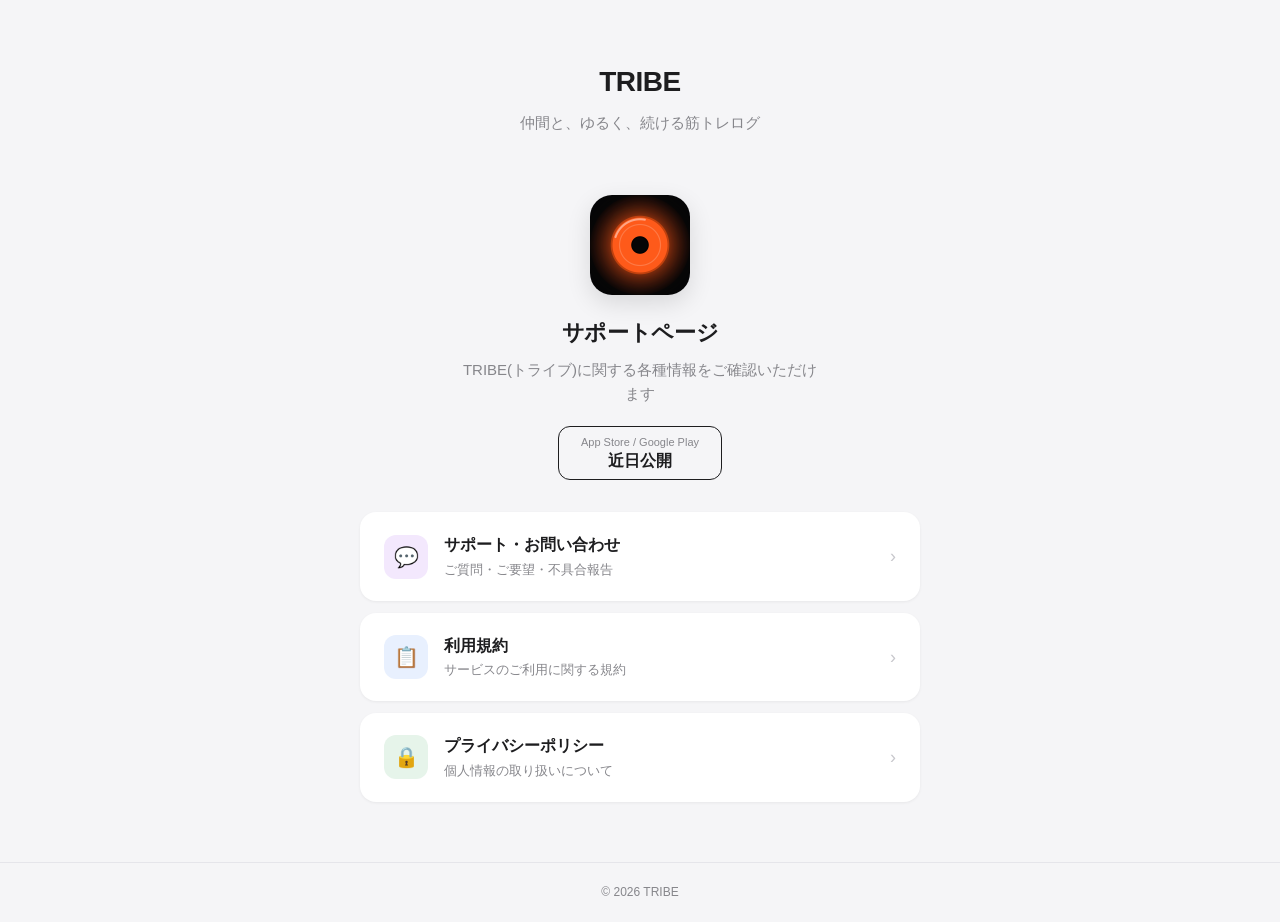
==== commit 399640be: "Cover Android, use the app icon, and name the operator モードリンクス - The header mark on the document pag" ====
--- a/index.html
+++ b/index.html
@@ -6,6 +6,12 @@
     <link rel="icon" type="image/png" href="app_icon.png">
     <title>TRIBE(トライブ) - サポートページ</title>
     <meta name="description" content="仲間とゆるく続ける筋トレログ「TRIBE(トライブ)」のサポートページ。利用規約・プライバシーポリシー・お問い合わせはこちら。">
+    <meta property="og:type" content="website">
+    <meta property="og:title" content="TRIBE(トライブ) - 仲間とゆるく続ける筋トレログ">
+    <meta property="og:description" content="仲間内だけのクローズドな筋トレログアプリ。記録して、写真で共有して、ゆるく続ける。">
+    <meta property="og:url" content="https://modelinks.github.io/tribe-site/">
+    <meta property="og:image" content="https://modelinks.github.io/tribe-site/app_icon.png">
+    <meta name="twitter:card" content="summary">
     <style>
         * { margin: 0; padding: 0; box-sizing: border-box; }
         :root {
@@ -197,8 +203,11 @@
         <h2>サポートページ</h2>
         <p>TRIBE(トライブ)に関する各種情報をご確認いただけます</p>
         <div>
+            <!-- TODO(公開後): 下のバッジをストアのリンクに差し替える
+                 App Store:   https://apps.apple.com/jp/app/id6804514750
+                 Google Play: https://play.google.com/store/apps/details?id=com.tribe.traininglog -->
             <span class="coming-soon">
-                <span class="small">App Store</span>
+                <span class="small">App Store / Google Play</span>
                 <span class="big">近日公開</span>
             </span>
         </div>
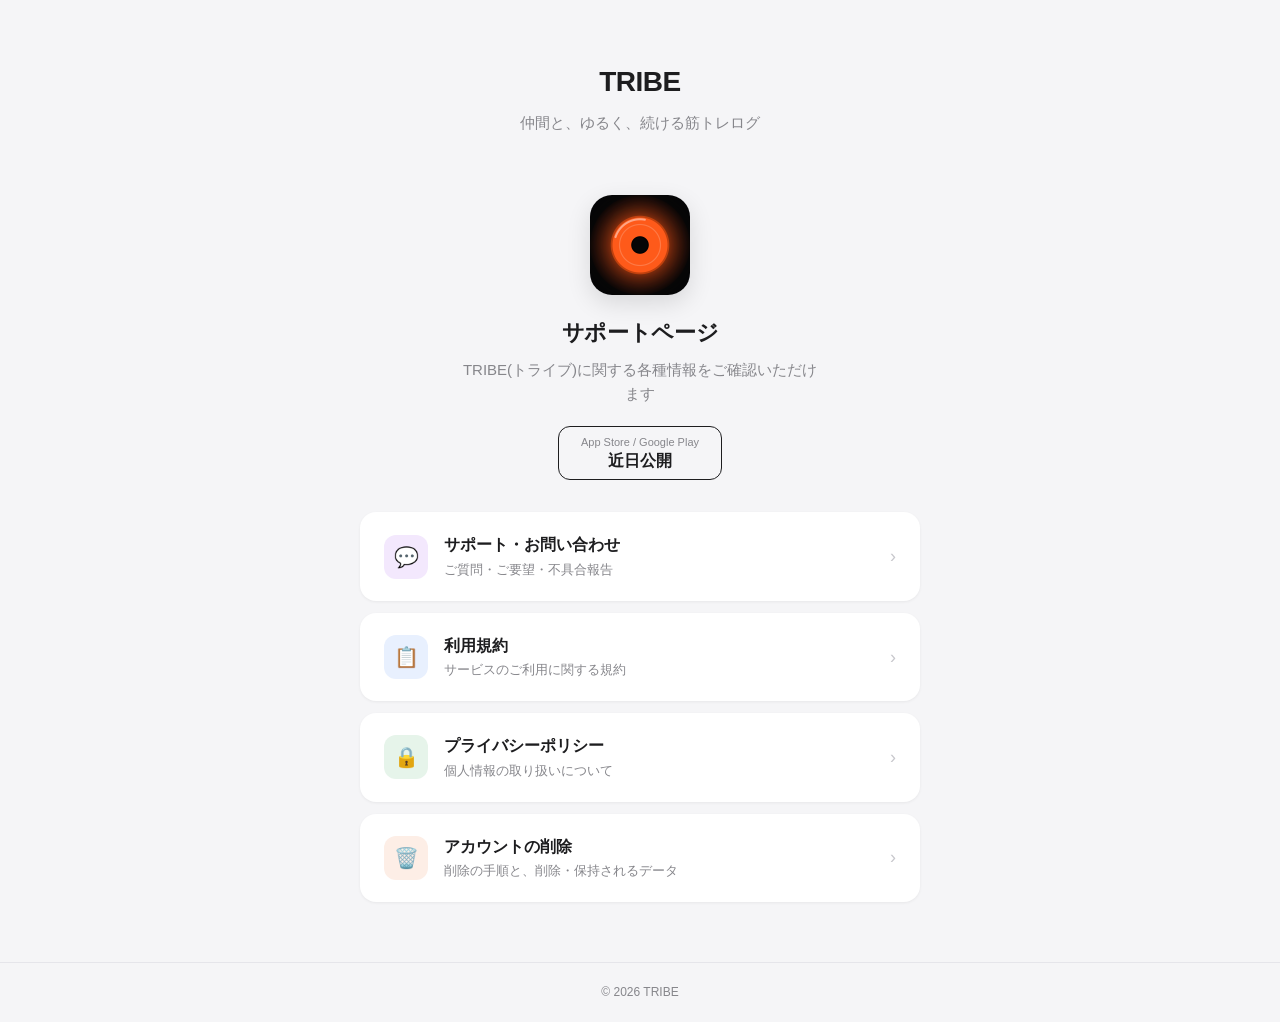
==== commit 12bec88a: "Add an account deletion page for the Play listing Google Play asks for a URL where users can request" ====
--- a/index.html
+++ b/index.html
@@ -238,6 +238,14 @@
             </div>
             <span class="card-arrow">›</span>
         </a>
+        <a href="account-deletion.html" class="card">
+            <div class="card-icon orange">🗑️</div>
+            <div class="card-body">
+                <h3>アカウントの削除</h3>
+                <p>削除の手順と、削除・保持されるデータ</p>
+            </div>
+            <span class="card-arrow">›</span>
+        </a>
     </div>
 
     <footer>
